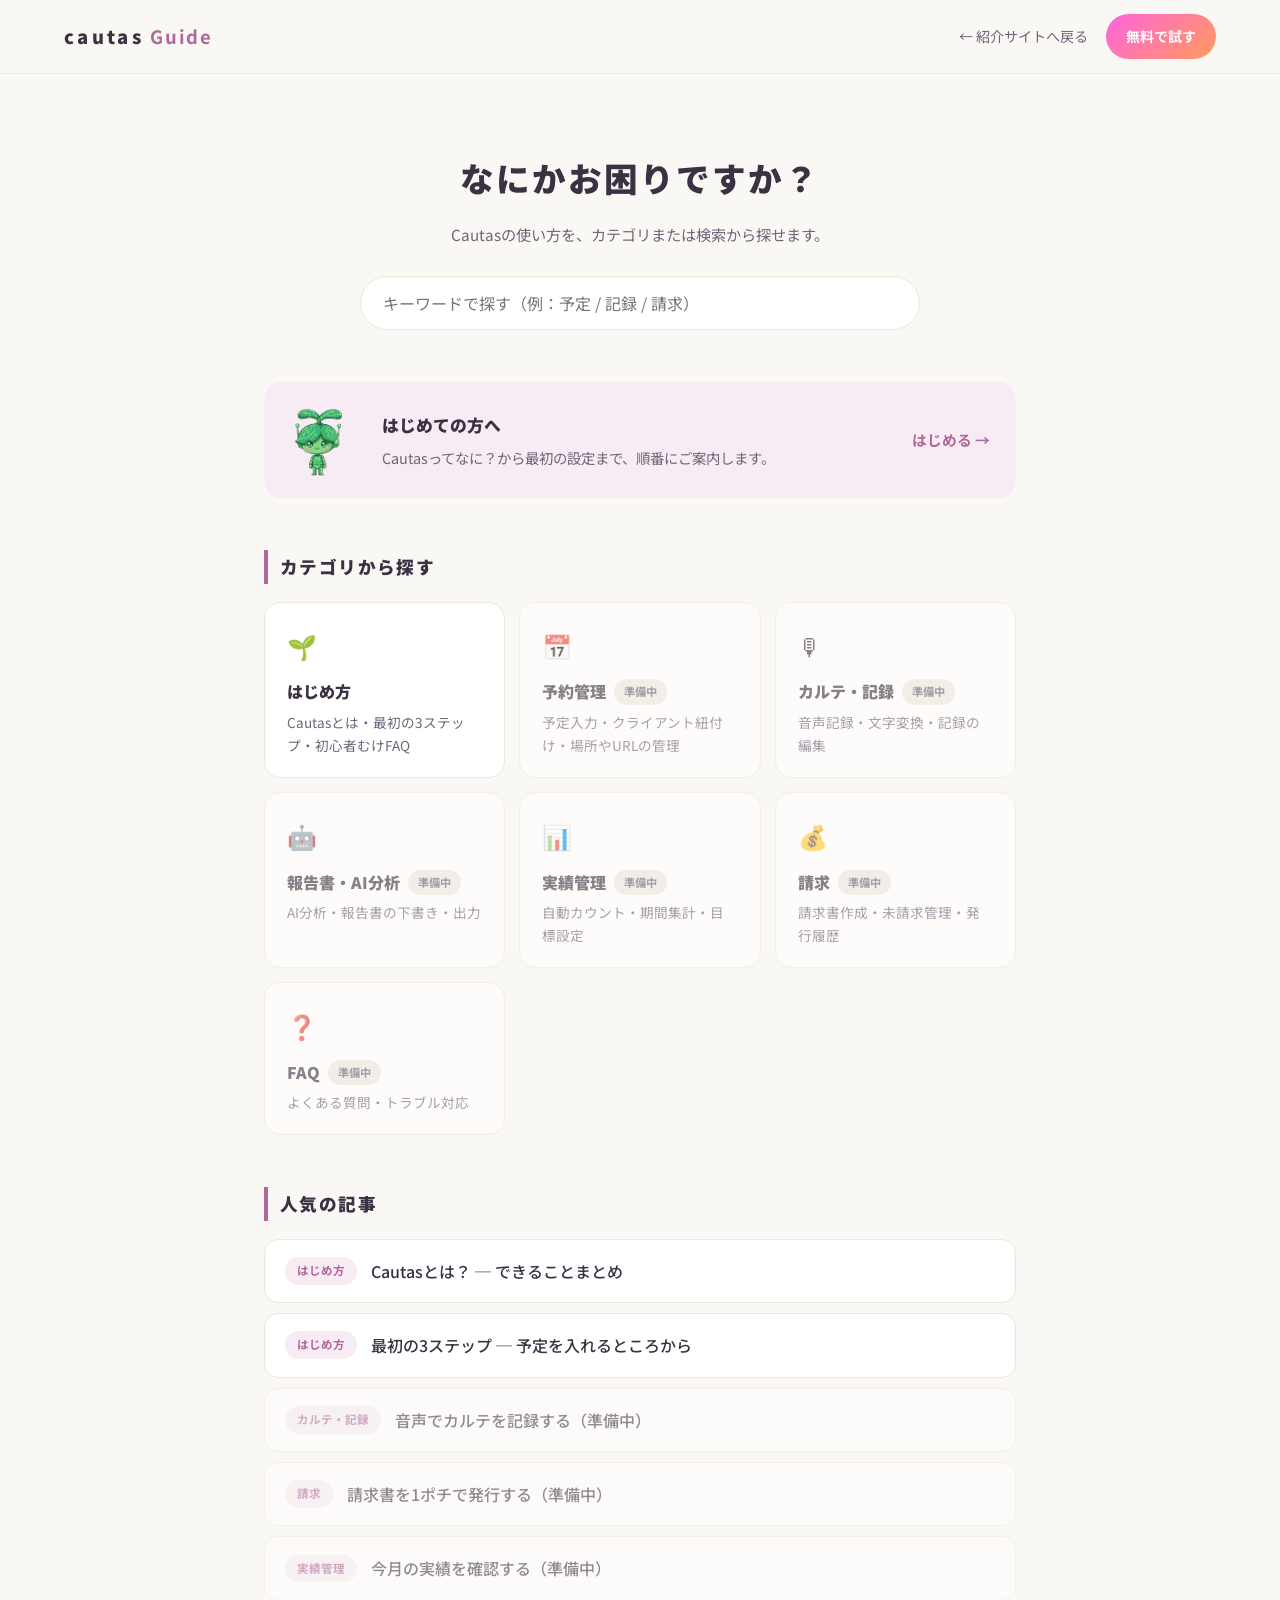
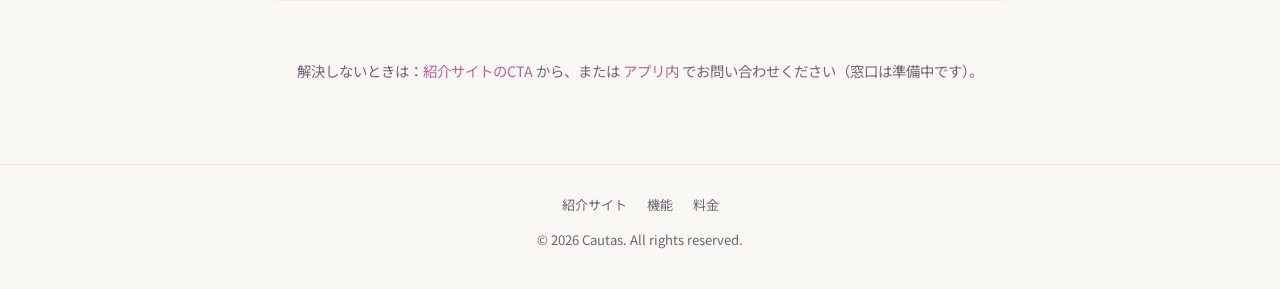
==== guide/index.html @ f36a38f2 "Guide（説明書）サイトの土台＋料金セクションを追加 - guide/: TOP（検索・カテゴリカード・はじめての方へ・人気記事）＋   はじめ方の記事2本（Cautasとは／最初の3ステップ、要件" ====
<!DOCTYPE html>
<html lang="ja">
<head>
  <meta charset="UTF-8">
  <meta name="viewport" content="width=device-width, initial-scale=1.0">
  <title>Cautas Guide ─ 説明書・ヘルプセンター</title>
  <meta name="description" content="カウンセラー向け業務管理アプリ Cautas の使い方ガイド。はじめ方・予約管理・カルテ記録・AI分析・実績・請求の説明書です。">
  <link rel="icon" href="data:image/svg+xml,<svg xmlns='http://www.w3.org/2000/svg' viewBox='0 0 100 100'><text y='.9em' font-size='90'>📖</text></svg>">
  <link rel="stylesheet" href="guide.css">
  <style>
    @import url('https://fonts.googleapis.com/css2?family=Noto+Sans+JP:wght@400;500;700;900&display=swap');
  </style>
</head>
<body>

  <header class="g-header">
    <a class="g-logo" href="../">cautas<span>Guide</span></a>
    <div class="g-header-right">
      <a class="g-back" href="../">← 紹介サイトへ戻る</a>
      <a class="g-cta" href="https://cautas.pages.dev/" target="_blank" rel="noopener">無料で試す</a>
    </div>
  </header>

  <main class="g-main">

    <div class="g-hero">
      <h1>なにかお困りですか？</h1>
      <p>Cautasの使い方を、カテゴリまたは検索から探せます。</p>
      <input class="g-search" id="guide-search" type="search"
             placeholder="キーワードで探す（例：予定 / 記録 / 請求）" aria-label="記事を検索">
    </div>

    <!-- はじめての方へ -->
    <div class="g-start">
      <img src="../public/images/characters/green-front.webp" alt="緑ロボ">
      <div>
        <h2>はじめての方へ</h2>
        <p>Cautasってなに？から最初の設定まで、順番にご案内します。</p>
      </div>
      <a class="g-start-link" href="what-is-cautas.html">はじめる →</a>
    </div>

    <!-- カテゴリ -->
    <h2 class="g-sec-title" id="categories">カテゴリから探す</h2>
    <div class="g-cats">
      <a class="g-cat" href="what-is-cautas.html">
        <div class="g-cat-emoji">🌱</div>
        <h3>はじめ方</h3>
        <p>Cautasとは・最初の3ステップ・初心者むけFAQ</p>
      </a>
      <a class="g-cat is-soon" href="#">
        <div class="g-cat-emoji">📅</div>
        <h3>予約管理<span class="g-soon-badge">準備中</span></h3>
        <p>予定入力・クライアント紐付け・場所やURLの管理</p>
      </a>
      <a class="g-cat is-soon" href="#">
        <div class="g-cat-emoji">🎙</div>
        <h3>カルテ・記録<span class="g-soon-badge">準備中</span></h3>
        <p>音声記録・文字変換・記録の編集</p>
      </a>
      <a class="g-cat is-soon" href="#">
        <div class="g-cat-emoji">🤖</div>
        <h3>報告書・AI分析<span class="g-soon-badge">準備中</span></h3>
        <p>AI分析・報告書の下書き・出力</p>
      </a>
      <a class="g-cat is-soon" href="#">
        <div class="g-cat-emoji">📊</div>
        <h3>実績管理<span class="g-soon-badge">準備中</span></h3>
        <p>自動カウント・期間集計・目標設定</p>
      </a>
      <a class="g-cat is-soon" href="#">
        <div class="g-cat-emoji">💰</div>
        <h3>請求<span class="g-soon-badge">準備中</span></h3>
        <p>請求書作成・未請求管理・発行履歴</p>
      </a>
      <a class="g-cat is-soon" href="#">
        <div class="g-cat-emoji">❓</div>
        <h3>FAQ<span class="g-soon-badge">準備中</span></h3>
        <p>よくある質問・トラブル対応</p>
      </a>
    </div>

    <!-- 人気記事 -->
    <h2 class="g-sec-title">人気の記事</h2>
    <div class="g-articles" id="article-list">
      <a class="g-article-link" href="what-is-cautas.html"
         data-keys="cautasとは かうたす はじめて 初めて 初心者 なに 何 できること 機能 概要">
        <span class="g-art-cat">はじめ方</span>Cautasとは？ ─ できることまとめ
      </a>
      <a class="g-article-link" href="first-3-steps.html"
         data-keys="はじめ方 最初 3ステップ 予定 登録 アカウント 始める スタート 設定 無料">
        <span class="g-art-cat">はじめ方</span>最初の3ステップ ─ 予定を入れるところから
      </a>
      <a class="g-article-link is-soon" href="#"
         data-keys="音声 記録 カルテ セッション 録音 文字">
        <span class="g-art-cat">カルテ・記録</span>音声でカルテを記録する（準備中）
      </a>
      <a class="g-article-link is-soon" href="#"
         data-keys="請求 請求書 未請求 発行 漏れ">
        <span class="g-art-cat">請求</span>請求書を1ポチで発行する（準備中）
      </a>
      <a class="g-article-link is-soon" href="#"
         data-keys="実績 集計 カウント 件数 月">
        <span class="g-art-cat">実績管理</span>今月の実績を確認する（準備中）
      </a>
    </div>

    <!-- 検索ヒットなし（空状態のみキャラが登場） -->
    <div class="g-empty" id="search-empty">
      <img src="../public/images/characters/rabbit-front.webp" alt="白うさぎ">
      <p>その言葉では見つかりませんでした。<br>別のキーワードで試してみてください。</p>
    </div>

    <p class="g-support">
      解決しないときは：<a href="../#scene-cta">紹介サイトのCTA</a> から、または
      <a href="https://cautas.pages.dev/" target="_blank" rel="noopener">アプリ内</a> でお問い合わせください（窓口は準備中です）。
    </p>

  </main>

  <footer class="g-footer">
    <a href="../">紹介サイト</a><a href="../#scene-features">機能</a><a href="../#pricing">料金</a>
    <p style="margin-top:10px">© 2026 Cautas. All rights reserved.</p>
  </footer>

  <script>
    // 検索：タイトル＋data-keysに対する単純な部分一致フィルタ（要件9-1）
    const searchEl = document.getElementById('guide-search');
    const items    = Array.from(document.querySelectorAll('#article-list .g-article-link'));
    const emptyEl  = document.getElementById('search-empty');
    searchEl.addEventListener('input', () => {
      const q = searchEl.value.trim().toLowerCase();
      let hit = 0;
      items.forEach(a => {
        const text = (a.textContent + ' ' + (a.dataset.keys || '')).toLowerCase();
        const show = !q || text.includes(q);
        a.style.display = show ? '' : 'none';
        if (show) hit++;
      });
      emptyEl.style.display = (q && hit === 0) ? 'block' : 'none';
    });
  </script>

</body>
</html>
---- guide/guide.css ----
/* ===================================
   Cautas Guide - 共通スタイル
   方針（要件9-4）：シンプル・情報重視・白/薄ベージュ・余白多め・動きなし
   =================================== */

* { margin: 0; padding: 0; box-sizing: border-box; }

:root {
  --bg:        #faf8f4;
  --card:      #ffffff;
  --ink:       #3a3142;
  --ink-soft:  #6f6478;
  --accent:    #b0679a;
  --accent-bg: #f7ecf3;
  --line:      #eee7de;
  --ok:        #58CC02;
}

body {
  font-family: 'Noto Sans JP', 'Hiragino Kaku Gothic ProN', 'Hiragino Sans', sans-serif;
  background: var(--bg);
  color: var(--ink);
  line-height: 1.9;
}

a { color: var(--accent); text-decoration: none; }
a:hover { text-decoration: underline; }

/* ===================== ヘッダー ===================== */
.g-header {
  position: sticky;
  top: 0;
  z-index: 100;
  display: flex;
  align-items: center;
  justify-content: space-between;
  gap: 16px;
  padding: 14px 5vw;
  background: rgba(250, 248, 244, 0.92);
  backdrop-filter: blur(8px);
  border-bottom: 1px solid var(--line);
}

.g-logo {
  font-weight: 900;
  font-size: 1.15rem;
  letter-spacing: 0.18em;
  color: var(--ink);
}
.g-logo:hover { text-decoration: none; }
.g-logo span { color: var(--accent); font-weight: 700; margin-left: 6px; letter-spacing: 0.1em; }

.g-header-right { display: flex; align-items: center; gap: 18px; }
.g-back { font-size: 0.88rem; color: var(--ink-soft); }
.g-cta {
  background: linear-gradient(135deg, #ff64dc, #ff9a5c);
  color: #fff;
  font-weight: 700;
  font-size: 0.88rem;
  padding: 9px 20px;
  border-radius: 999px;
}
.g-cta:hover { text-decoration: none; filter: brightness(1.06); }

/* ===================== レイアウト ===================== */
.g-main {
  max-width: 880px;
  margin: 0 auto;
  padding: 48px 5vw 80px;
}

.g-hero { text-align: center; padding: 24px 0 8px; }
.g-hero h1 { font-size: clamp(1.5rem, 4vw, 2.1rem); font-weight: 900; letter-spacing: 0.06em; }
.g-hero p  { color: var(--ink-soft); margin-top: 10px; font-size: 0.95rem; }

/* 検索 */
.g-search {
  display: block;
  width: min(560px, 100%);
  margin: 28px auto 0;
  padding: 14px 22px;
  font-size: 1rem;
  font-family: inherit;
  color: var(--ink);
  background: var(--card);
  border: 1.5px solid var(--line);
  border-radius: 999px;
  outline: none;
}
.g-search:focus { border-color: var(--accent); box-shadow: 0 0 0 4px var(--accent-bg); }

/* はじめての方へ */
.g-start {
  display: flex;
  align-items: center;
  gap: 20px;
  margin: 44px 0 0;
  padding: 22px 26px;
  background: var(--accent-bg);
  border-radius: 18px;
}
.g-start img { width: 72px; flex-shrink: 0; }
.g-start h2 { font-size: 1.05rem; font-weight: 900; }
.g-start p  { font-size: 0.9rem; color: var(--ink-soft); margin-top: 2px; }
.g-start .g-start-link { margin-left: auto; flex-shrink: 0; font-weight: 700; font-size: 0.92rem; }

/* セクション見出し */
.g-sec-title {
  font-size: 1.1rem;
  font-weight: 900;
  letter-spacing: 0.08em;
  margin: 52px 0 18px;
  padding-left: 12px;
  border-left: 4px solid var(--accent);
}

/* カテゴリカード */
.g-cats {
  display: grid;
  grid-template-columns: repeat(auto-fill, minmax(240px, 1fr));
  gap: 14px;
}

.g-cat {
  display: block;
  background: var(--card);
  border: 1px solid var(--line);
  border-radius: 16px;
  padding: 20px 22px;
  color: var(--ink);
  transition: box-shadow 0.15s ease, transform 0.15s ease;
}
.g-cat:hover { text-decoration: none; box-shadow: 0 8px 24px rgba(58, 49, 66, 0.08); transform: translateY(-2px); }
.g-cat .g-cat-emoji { font-size: 1.5rem; }
.g-cat h3 { font-size: 1rem; font-weight: 900; margin-top: 8px; }
.g-cat p  { font-size: 0.85rem; color: var(--ink-soft); margin-top: 4px; line-height: 1.7; }
.g-cat.is-soon { opacity: 0.6; pointer-events: none; }
.g-soon-badge {
  display: inline-block;
  font-size: 0.7rem;
  font-weight: 700;
  color: var(--ink-soft);
  background: var(--line);
  border-radius: 999px;
  padding: 2px 10px;
  margin-left: 8px;
  vertical-align: 2px;
}

/* 記事リスト */
.g-articles { display: flex; flex-direction: column; gap: 10px; }
.g-article-link {
  display: flex;
  align-items: center;
  gap: 14px;
  background: var(--card);
  border: 1px solid var(--line);
  border-radius: 14px;
  padding: 16px 20px;
  color: var(--ink);
  font-weight: 500;
}
.g-article-link:hover { text-decoration: none; box-shadow: 0 6px 18px rgba(58, 49, 66, 0.07); }
.g-article-link .g-art-cat {
  flex-shrink: 0;
  font-size: 0.72rem;
  font-weight: 700;
  color: var(--accent);
  background: var(--accent-bg);
  border-radius: 999px;
  padding: 3px 12px;
}
.g-article-link.is-soon { opacity: 0.55; pointer-events: none; }

/* 検索：ヒットなし（空状態のみキャラ登場：要件9-4） */
.g-empty { display: none; text-align: center; padding: 40px 0 10px; color: var(--ink-soft); }
.g-empty img { width: 110px; opacity: 0.9; }
.g-empty p { margin-top: 12px; font-size: 0.95rem; }

/* サポート */
.g-support {
  margin-top: 56px;
  text-align: center;
  font-size: 0.9rem;
  color: var(--ink-soft);
}

/* ===================== 記事ページ ===================== */
.g-breadcrumb { font-size: 0.82rem; color: var(--ink-soft); margin-bottom: 18px; }
.g-breadcrumb a { color: var(--ink-soft); }

.g-article h1 {
  font-size: clamp(1.4rem, 3.6vw, 1.9rem);
  font-weight: 900;
  letter-spacing: 0.04em;
  line-height: 1.5;
  margin-bottom: 6px;
}
.g-article .g-art-meta { font-size: 0.82rem; color: var(--ink-soft); margin-bottom: 34px; }

.g-article h2 {
  font-size: 1.15rem;
  font-weight: 900;
  margin: 44px 0 14px;
  padding-left: 12px;
  border-left: 4px solid var(--accent);
}

.g-article p { margin: 12px 0; }
.g-article ul, .g-article ol { margin: 12px 0 12px 1.4em; }
.g-article li { margin: 6px 0; }
.g-article b { color: var(--accent); }

/* 手順ステップ */
.g-steps { counter-reset: step; list-style: none; margin: 16px 0 !important; }
.g-steps li {
  counter-increment: step;
  position: relative;
  background: var(--card);
  border: 1px solid var(--line);
  border-radius: 14px;
  padding: 16px 20px 16px 62px;
  margin: 10px 0;
}
.g-steps li::before {
  content: counter(step);
  position: absolute;
  left: 18px;
  top: 16px;
  width: 30px;
  height: 30px;
  display: flex;
  align-items: center;
  justify-content: center;
  background: var(--accent);
  color: #fff;
  font-weight: 900;
  border-radius: 50%;
  font-size: 0.9rem;
}
.g-steps li b { color: var(--accent); }
.g-steps li b:first-child { display: block; color: var(--ink); margin-bottom: 2px; }

/* 注意・コツ */
.g-note, .g-tip {
  border-radius: 14px;
  padding: 14px 18px;
  margin: 14px 0;
  font-size: 0.93rem;
}
.g-note { background: #fdf1ec; border: 1px solid #f5ded2; }
.g-tip  { background: #eef7e6; border: 1px solid #dcedcc; }
.g-note::before { content: '⚠ '; }
.g-tip::before  { content: '💡 '; }

/* 関連リンク */
.g-related { margin-top: 40px; padding-top: 20px; border-top: 1px solid var(--line); }
.g-related h2 { border: none; padding: 0; font-size: 1rem; }

/* ===================== フッター ===================== */
.g-footer {
  border-top: 1px solid var(--line);
  padding: 28px 5vw 36px;
  text-align: center;
  font-size: 0.82rem;
  color: var(--ink-soft);
}
.g-footer a { margin: 0 10px; color: var(--ink-soft); }

/* ===================== モバイル ===================== */
@media (max-width: 620px) {
  .g-back { display: none; }
  .g-start { flex-wrap: wrap; }
  .g-start .g-start-link { margin-left: 92px; }
}
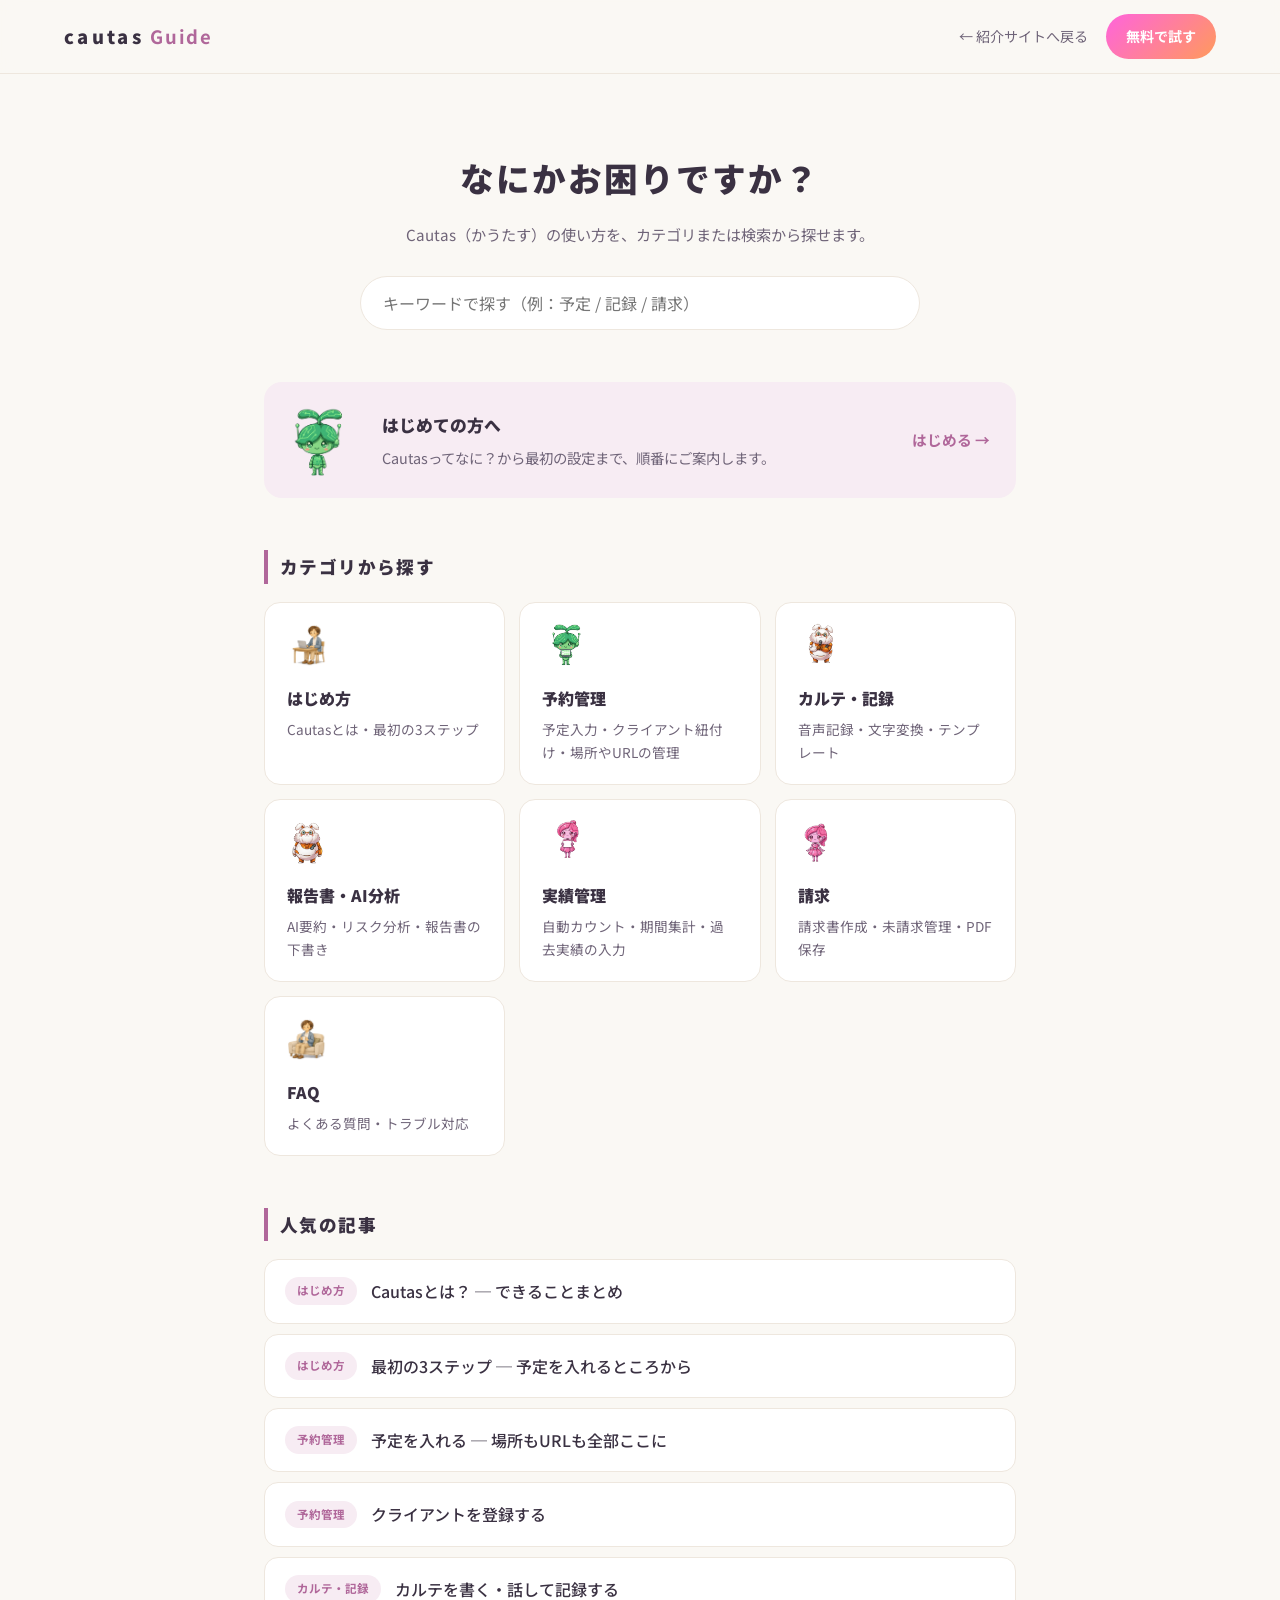
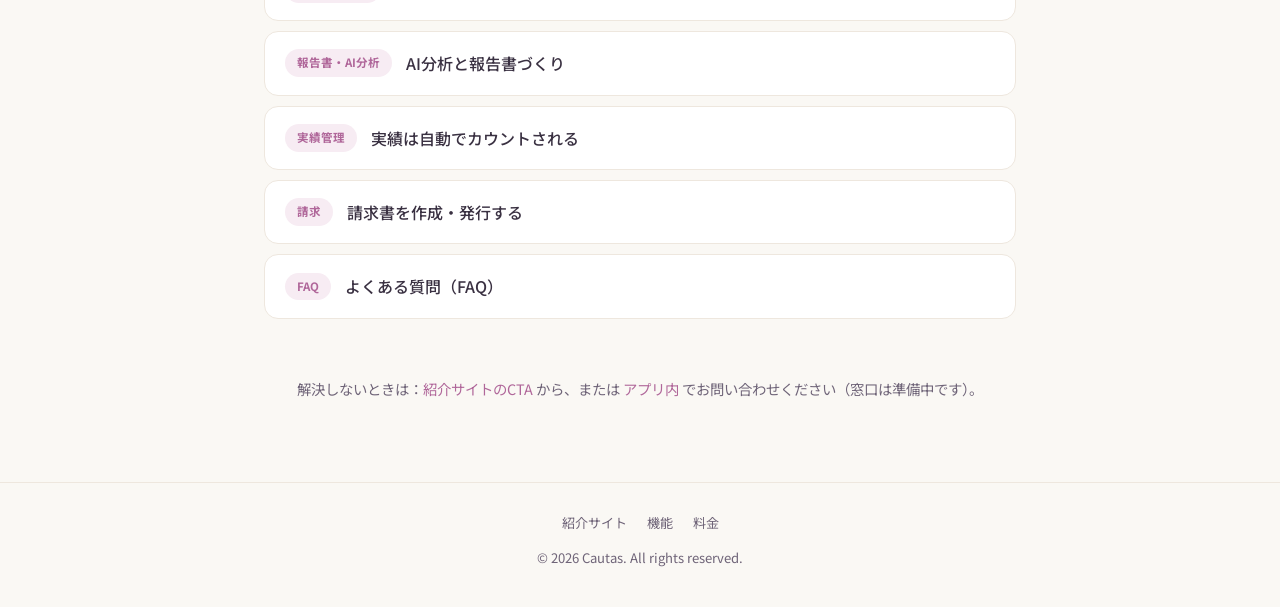
==== commit f83f448f: "Guideを全カテゴリ実装：アプリ実仕様準拠＋キャラ案内＋スクショ枠方式 - アプリ側Claude Codeのコード精査資料を docs/app-reference.md として保存 - 記事を7カテ" ====
--- a/guide/index.html
+++ b/guide/index.html
@@ -4,7 +4,7 @@
   <meta charset="UTF-8">
   <meta name="viewport" content="width=device-width, initial-scale=1.0">
   <title>Cautas Guide ─ 説明書・ヘルプセンター</title>
-  <meta name="description" content="カウンセラー向け業務管理アプリ Cautas の使い方ガイド。はじめ方・予約管理・カルテ記録・AI分析・実績・請求の説明書です。">
+  <meta name="description" content="カウンセラー向け業務管理アプリ Cautas（かうたす）の使い方ガイド。はじめ方・予約管理・カルテ記録・AI分析・実績・請求の説明書です。">
   <link rel="icon" href="data:image/svg+xml,<svg xmlns='http://www.w3.org/2000/svg' viewBox='0 0 100 100'><text y='.9em' font-size='90'>📖</text></svg>">
   <link rel="stylesheet" href="guide.css">
   <style>
@@ -25,7 +25,7 @@
 
     <div class="g-hero">
       <h1>なにかお困りですか？</h1>
-      <p>Cautasの使い方を、カテゴリまたは検索から探せます。</p>
+      <p>Cautas（かうたす）の使い方を、カテゴリまたは検索から探せます。</p>
       <input class="g-search" id="guide-search" type="search"
              placeholder="キーワードで探す（例：予定 / 記録 / 請求）" aria-label="記事を検索">
     </div>
@@ -44,38 +44,38 @@
     <h2 class="g-sec-title" id="categories">カテゴリから探す</h2>
     <div class="g-cats">
       <a class="g-cat" href="what-is-cautas.html">
-        <div class="g-cat-emoji">🌱</div>
+        <img class="g-cat-chara" src="../public/images/characters/human-morning.webp" alt="">
         <h3>はじめ方</h3>
-        <p>Cautasとは・最初の3ステップ・初心者むけFAQ</p>
+        <p>Cautasとは・最初の3ステップ</p>
       </a>
-      <a class="g-cat is-soon" href="#">
-        <div class="g-cat-emoji">📅</div>
-        <h3>予約管理<span class="g-soon-badge">準備中</span></h3>
+      <a class="g-cat" href="calendar.html">
+        <img class="g-cat-chara" src="../public/images/characters/green-work.webp" alt="">
+        <h3>予約管理</h3>
         <p>予定入力・クライアント紐付け・場所やURLの管理</p>
       </a>
-      <a class="g-cat is-soon" href="#">
-        <div class="g-cat-emoji">🎙</div>
-        <h3>カルテ・記録<span class="g-soon-badge">準備中</span></h3>
-        <p>音声記録・文字変換・記録の編集</p>
+      <a class="g-cat" href="karte.html">
+        <img class="g-cat-chara" src="../public/images/characters/rabbit-work.webp" alt="">
+        <h3>カルテ・記録</h3>
+        <p>音声記録・文字変換・テンプレート</p>
       </a>
-      <a class="g-cat is-soon" href="#">
-        <div class="g-cat-emoji">🤖</div>
-        <h3>報告書・AI分析<span class="g-soon-badge">準備中</span></h3>
-        <p>AI分析・報告書の下書き・出力</p>
+      <a class="g-cat" href="ai-report.html">
+        <img class="g-cat-chara" src="../public/images/characters/rabbit-front.webp" alt="">
+        <h3>報告書・AI分析</h3>
+        <p>AI要約・リスク分析・報告書の下書き</p>
       </a>
-      <a class="g-cat is-soon" href="#">
-        <div class="g-cat-emoji">📊</div>
-        <h3>実績管理<span class="g-soon-badge">準備中</span></h3>
-        <p>自動カウント・期間集計・目標設定</p>
+      <a class="g-cat" href="performance.html">
+        <img class="g-cat-chara" src="../public/images/characters/pink-work.webp" alt="">
+        <h3>実績管理</h3>
+        <p>自動カウント・期間集計・過去実績の入力</p>
       </a>
-      <a class="g-cat is-soon" href="#">
-        <div class="g-cat-emoji">💰</div>
-        <h3>請求<span class="g-soon-badge">準備中</span></h3>
-        <p>請求書作成・未請求管理・発行履歴</p>
+      <a class="g-cat" href="invoice.html">
+        <img class="g-cat-chara" src="../public/images/characters/pink-front.webp" alt="">
+        <h3>請求</h3>
+        <p>請求書作成・未請求管理・PDF保存</p>
       </a>
-      <a class="g-cat is-soon" href="#">
-        <div class="g-cat-emoji">❓</div>
-        <h3>FAQ<span class="g-soon-badge">準備中</span></h3>
+      <a class="g-cat" href="faq.html">
+        <img class="g-cat-chara" src="../public/images/characters/human-relax.webp" alt="">
+        <h3>FAQ</h3>
         <p>よくある質問・トラブル対応</p>
       </a>
     </div>
@@ -84,24 +84,40 @@
     <h2 class="g-sec-title">人気の記事</h2>
     <div class="g-articles" id="article-list">
       <a class="g-article-link" href="what-is-cautas.html"
-         data-keys="cautasとは かうたす はじめて 初めて 初心者 なに 何 できること 機能 概要">
+         data-keys="cautasとは かうたす はじめて 初めて 初心者 なに 何 できること 機能 概要 ロボ キャラクター">
         <span class="g-art-cat">はじめ方</span>Cautasとは？ ─ できることまとめ
       </a>
       <a class="g-article-link" href="first-3-steps.html"
-         data-keys="はじめ方 最初 3ステップ 予定 登録 アカウント 始める スタート 設定 無料">
+         data-keys="はじめ方 最初 3ステップ 登録 アカウント 始める スタート 設定 無料 確認メール google ログイン">
         <span class="g-art-cat">はじめ方</span>最初の3ステップ ─ 予定を入れるところから
       </a>
-      <a class="g-article-link is-soon" href="#"
-         data-keys="音声 記録 カルテ セッション 録音 文字">
-        <span class="g-art-cat">カルテ・記録</span>音声でカルテを記録する（準備中）
+      <a class="g-article-link" href="calendar.html"
+         data-keys="予定 カレンダー セッション 予約 繰り返し 場所 url 電話 カテゴリ 編集 削除 複製 終日 料金">
+        <span class="g-art-cat">予約管理</span>予定を入れる ─ 場所もURLも全部ここに
       </a>
-      <a class="g-article-link is-soon" href="#"
-         data-keys="請求 請求書 未請求 発行 漏れ">
-        <span class="g-art-cat">請求</span>請求書を1ポチで発行する（準備中）
+      <a class="g-article-link" href="clients.html"
+         data-keys="クライアント 相談者 登録 企業 法人 b2b 名刺 住所 カナ リスク分析 削除">
+        <span class="g-art-cat">予約管理</span>クライアントを登録する
       </a>
-      <a class="g-article-link is-soon" href="#"
-         data-keys="実績 集計 カウント 件数 月">
-        <span class="g-art-cat">実績管理</span>今月の実績を確認する（準備中）
+      <a class="g-article-link" href="karte.html"
+         data-keys="カルテ 記録 音声 マイク 録音 文字起こし テンプレート ai要約 セッション内容 非公開メモ">
+        <span class="g-art-cat">カルテ・記録</span>カルテを書く・話して記録する
+      </a>
+      <a class="g-article-link" href="ai-report.html"
+         data-keys="ai 分析 要約 報告書 月次 経過 研修 リスク 名刺 目標 アシスタント">
+        <span class="g-art-cat">報告書・AI分析</span>AI分析と報告書づくり
+      </a>
+      <a class="g-article-link" href="performance.html"
+         data-keys="実績 集計 カウント 件数 売上 月 年度 過去実績 完了 ダッシュボード">
+        <span class="g-art-cat">実績管理</span>実績は自動でカウントされる
+      </a>
+      <a class="g-article-link" href="invoice.html"
+         data-keys="請求 請求書 未請求 発行 漏れ pdf 印刷 支払 入金 振込 消費税 発行者 屋号">
+        <span class="g-art-cat">請求</span>請求書を作成・発行する
+      </a>
+      <a class="g-article-link" href="faq.html"
+         data-keys="faq 質問 トラブル ログインできない 安全 セキュリティ 複数端末 スマホ オフライン 削除 復元 料金 無料">
+        <span class="g-art-cat">FAQ</span>よくある質問（FAQ）
       </a>
     </div>
 
--- a/guide/guide.css
+++ b/guide/guide.css
@@ -253,6 +253,93 @@
 .g-note::before { content: '⚠ '; }
 .g-tip::before  { content: '💡 '; }
 
+/* ===== UIスクリーンショット枠 =====
+   画像が来るまではプレースホルダー表示。
+   届いたら <img> を入れて class に has-img を足すだけで差し替わる */
+.g-shot {
+  margin: 18px 0 22px;
+  border: 2px dashed #e3d7cb;
+  border-radius: 16px;
+  background: #fdfbf8;
+  padding: 34px 20px;
+  text-align: center;
+  color: #a99c90;
+  font-size: 0.85rem;
+  line-height: 1.6;
+}
+.g-shot .g-shot-icon { display: block; font-size: 1.7rem; margin-bottom: 8px; }
+.g-shot b { color: #8d7f72; }
+.g-shot.has-img {
+  border: none;
+  background: none;
+  padding: 0;
+}
+.g-shot.has-img img {
+  max-width: 100%;
+  border-radius: 14px;
+  box-shadow: 0 10px 30px rgba(58, 49, 66, 0.14);
+  border: 1px solid var(--line);
+}
+.g-shot.has-img figcaption { margin-top: 8px; font-size: 0.8rem; color: var(--ink-soft); }
+
+/* ===== キャラクターの吹き出し =====
+   コツ・注意はキャラにしゃべらせる */
+.g-chara {
+  display: flex;
+  align-items: flex-start;
+  gap: 14px;
+  margin: 22px 0;
+}
+.g-chara img {
+  width: 72px;
+  flex-shrink: 0;
+  filter: drop-shadow(0 4px 10px rgba(58, 49, 66, 0.15));
+}
+.g-bubble {
+  position: relative;
+  flex: 1;
+  background: var(--accent-bg);
+  border-radius: 16px;
+  padding: 13px 18px;
+  font-size: 0.93rem;
+  line-height: 1.85;
+}
+.g-bubble::before {
+  content: '';
+  position: absolute;
+  left: -9px;
+  top: 24px;
+  border: 9px solid transparent;
+  border-right-color: var(--accent-bg);
+  border-left: 0;
+}
+.g-bubble .g-who {
+  display: block;
+  font-size: 0.72rem;
+  font-weight: 700;
+  color: var(--accent);
+  letter-spacing: 0.1em;
+  margin-bottom: 2px;
+}
+/* コツ（緑系）と注意（オレンジ系） */
+.g-chara.is-tip .g-bubble { background: #eef7e6; }
+.g-chara.is-tip .g-bubble::before { border-right-color: #eef7e6; }
+.g-chara.is-tip .g-bubble .g-who { color: #58a002; }
+.g-chara.is-note .g-bubble { background: #fdf1ec; }
+.g-chara.is-note .g-bubble::before { border-right-color: #fdf1ec; }
+.g-chara.is-note .g-bubble .g-who { color: #d97c4f; }
+
+/* 記事タイトル横のキャラ */
+.g-art-head {
+  display: flex;
+  align-items: center;
+  gap: 18px;
+}
+.g-art-head img { width: 88px; flex-shrink: 0; }
+
+/* カテゴリカードのキャラ画像 */
+.g-cat img.g-cat-chara { width: 44px; height: 44px; object-fit: contain; }
+
 /* 関連リンク */
 .g-related { margin-top: 40px; padding-top: 20px; border-top: 1px solid var(--line); }
 .g-related h2 { border: none; padding: 0; font-size: 1rem; }
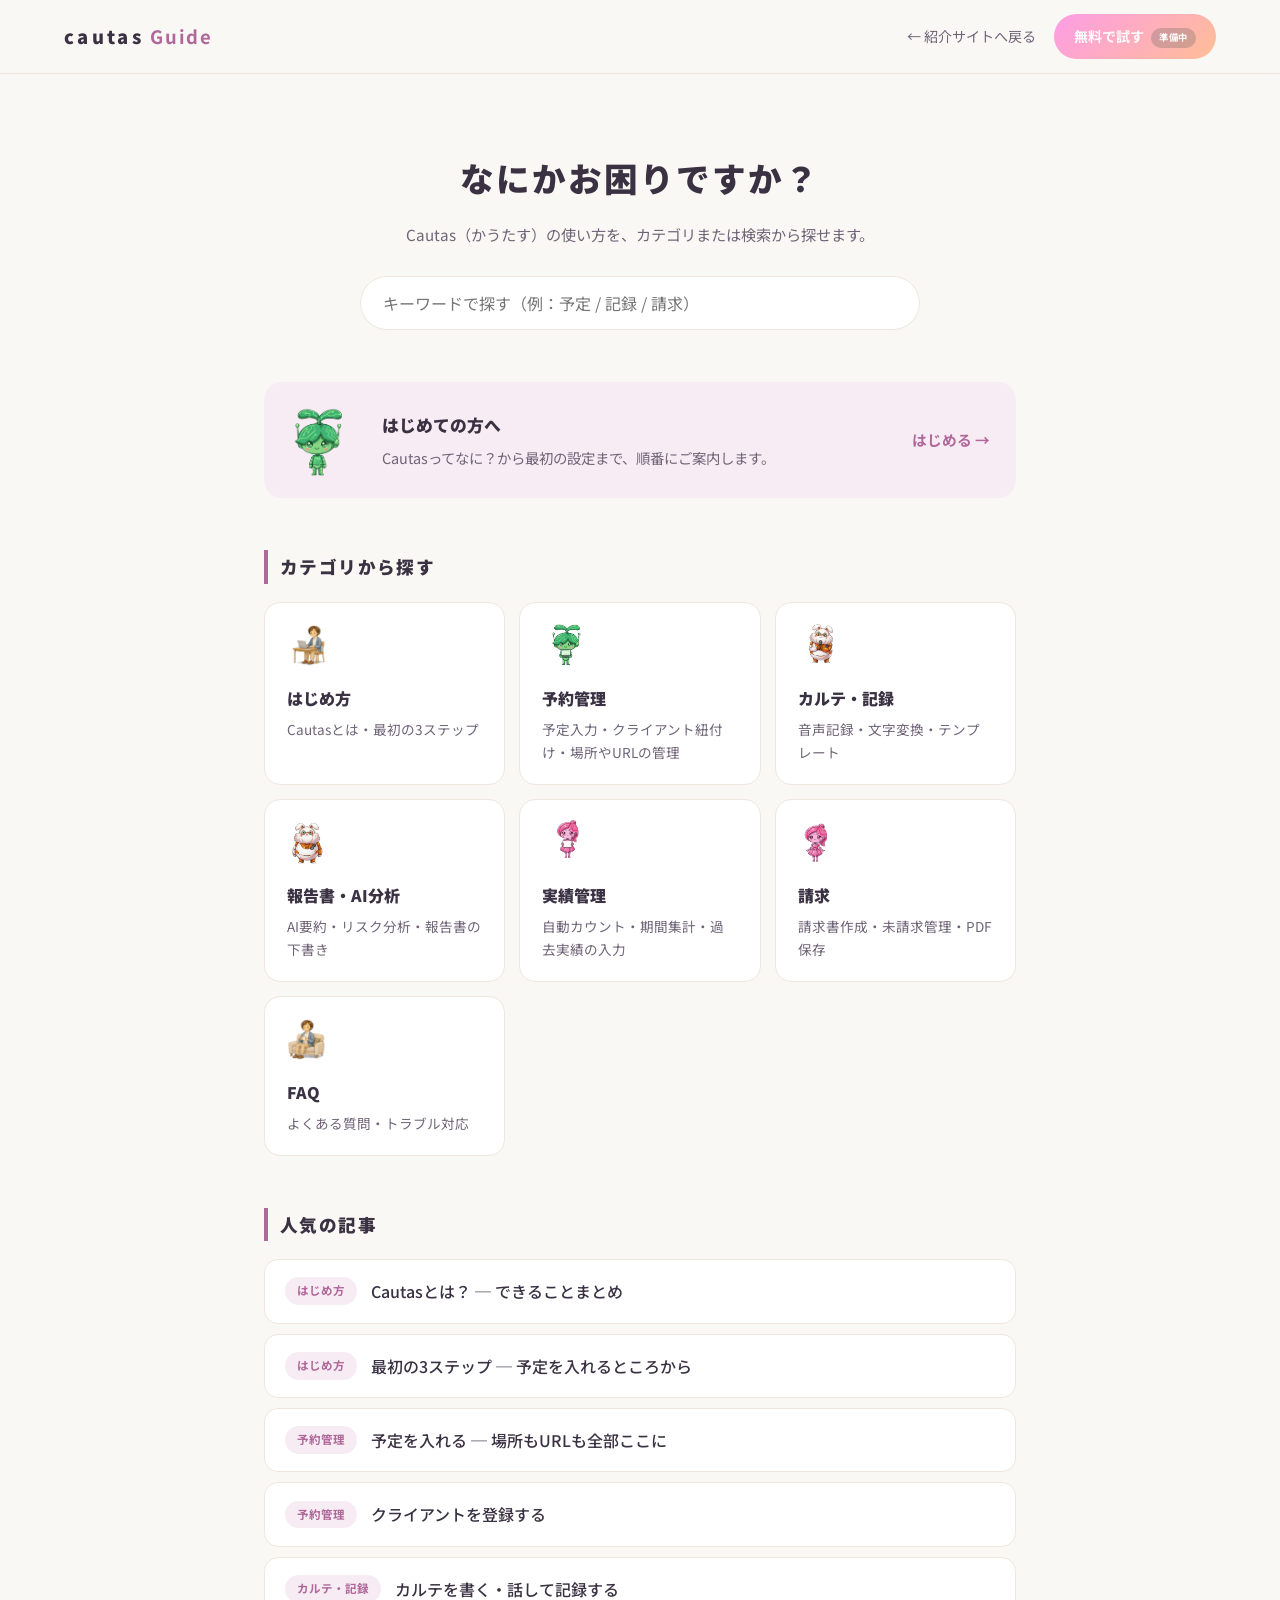
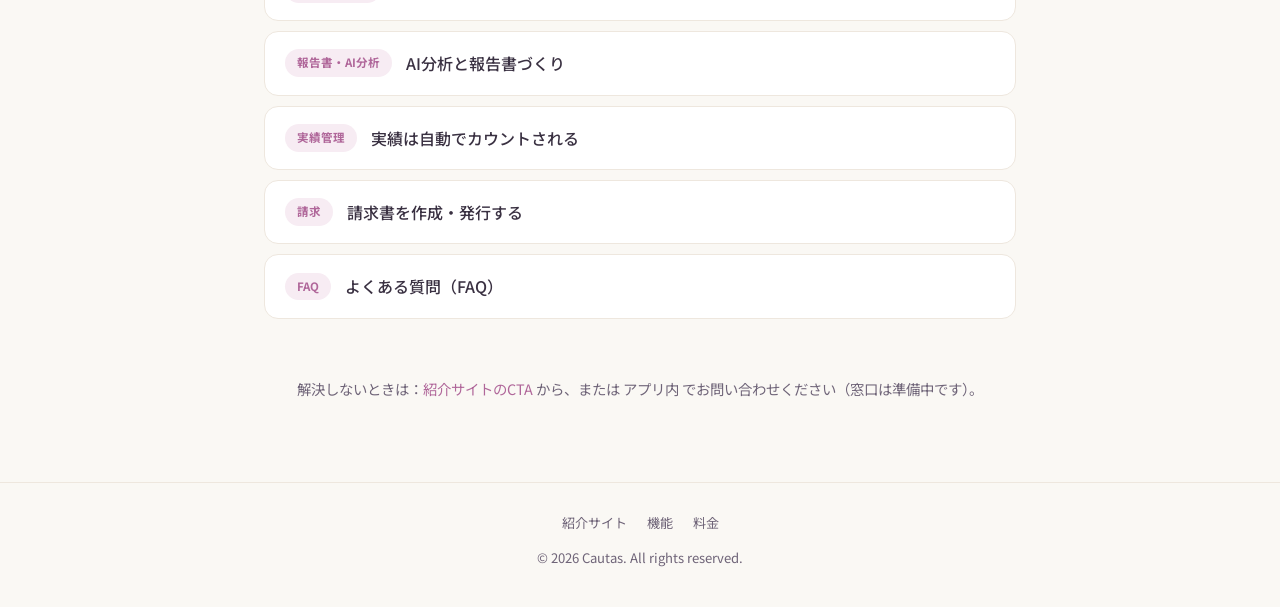
==== commit b90a22b1: "アプリ未公開のため、アプリへ繋がる導線を全て「準備中」で無効化 - LP：ヘッダー「無料で試す」／料金「まず無料で試す」／CTA「まず無料で試す」 - Guide：全11ページのヘッダー「無料で試す」" ====
--- a/guide/index.html
+++ b/guide/index.html
@@ -17,7 +17,7 @@
     <a class="g-logo" href="../">cautas<span>Guide</span></a>
     <div class="g-header-right">
       <a class="g-back" href="../">← 紹介サイトへ戻る</a>
-      <a class="g-cta" href="https://cautas.pages.dev/" target="_blank" rel="noopener">無料で試す</a>
+      <span class="g-cta is-soon" aria-disabled="true">無料で試す<span class="soon-tag">準備中</span></span>
     </div>
   </header>
 
@@ -129,7 +129,7 @@
 
     <p class="g-support">
       解決しないときは：<a href="../#scene-cta">紹介サイトのCTA</a> から、または
-      <a href="https://cautas.pages.dev/" target="_blank" rel="noopener">アプリ内</a> でお問い合わせください（窓口は準備中です）。
+      アプリ内 でお問い合わせください（窓口は準備中です）。
     </p>
 
   </main>
--- a/guide/guide.css
+++ b/guide/guide.css
@@ -61,6 +61,22 @@
   border-radius: 999px;
 }
 .g-cta:hover { text-decoration: none; filter: brightness(1.06); }
+
+/* アプリ未公開のあいだ、CTAを「準備中」で押せなくする */
+.g-cta.is-soon { pointer-events: none; cursor: default; opacity: 0.62; }
+.g-cta.is-soon:hover { filter: none; }
+.soon-tag {
+  display: inline-block;
+  font-size: 0.66em;
+  font-weight: 700;
+  letter-spacing: 0.06em;
+  background: rgba(0, 0, 0, 0.28);
+  color: #fff;
+  border-radius: 999px;
+  padding: 1px 8px;
+  margin-left: 7px;
+  vertical-align: middle;
+}
 
 /* ===================== レイアウト ===================== */
 .g-main {
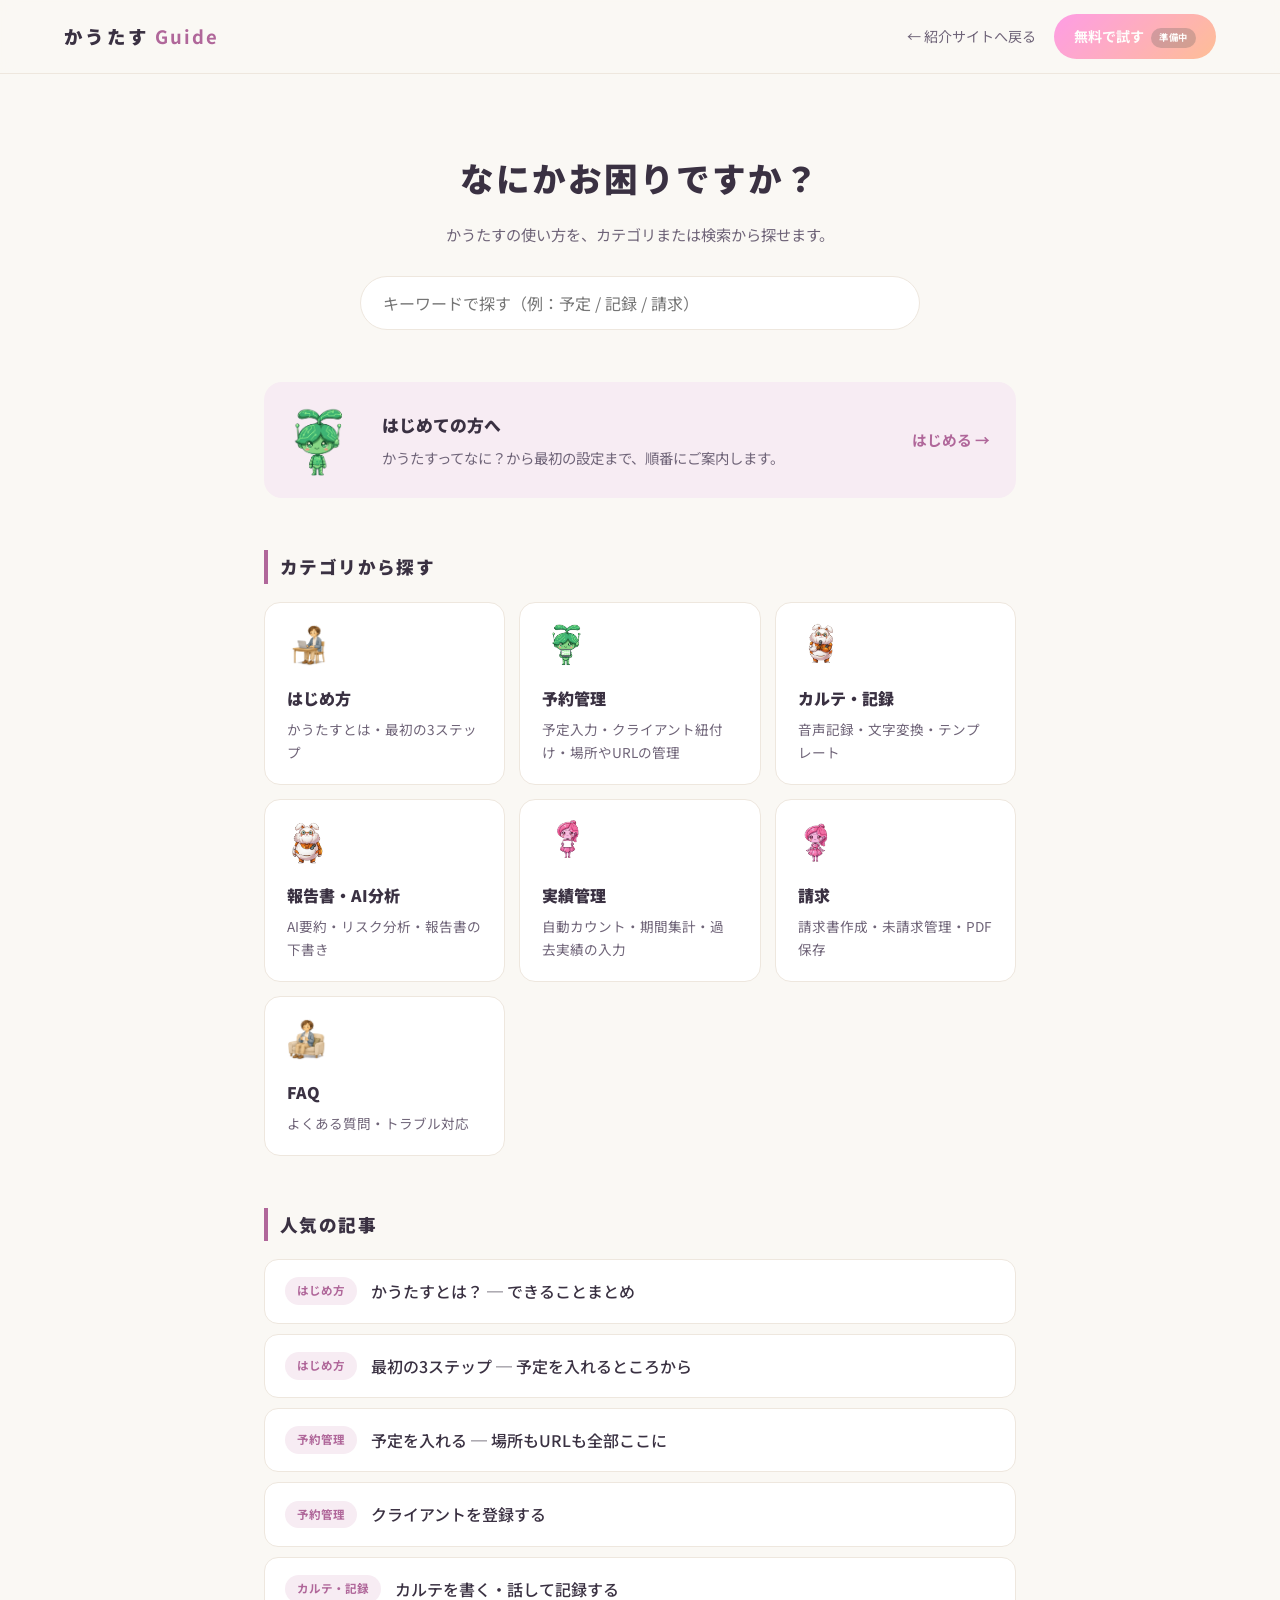
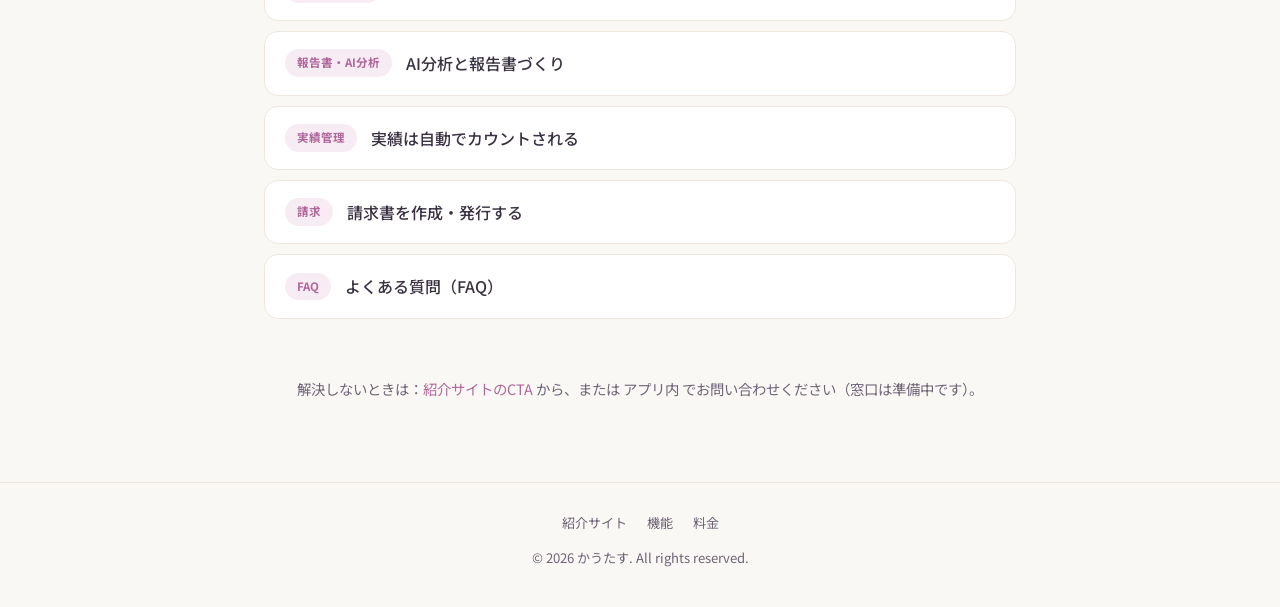
==== commit d6e6ce5d: "ブランド名を「かうたす」に統一＋レスポンシブを丁寧に調整 表記統一： - 表示名の Cautas/cautas をすべて「かうたす」に（ロゴ・ローディング・   タイトル・OGP・本文・フッター・Gu" ====
--- a/guide/index.html
+++ b/guide/index.html
@@ -3,8 +3,8 @@
 <head>
   <meta charset="UTF-8">
   <meta name="viewport" content="width=device-width, initial-scale=1.0">
-  <title>Cautas Guide ─ 説明書・ヘルプセンター</title>
-  <meta name="description" content="カウンセラー向け業務管理アプリ Cautas（かうたす）の使い方ガイド。はじめ方・予約管理・カルテ記録・AI分析・実績・請求の説明書です。">
+  <title>かうたす Guide ─ 説明書・ヘルプセンター</title>
+  <meta name="description" content="カウンセラー向け業務管理アプリ かうたすの使い方ガイド。はじめ方・予約管理・カルテ記録・AI分析・実績・請求の説明書です。">
   <link rel="icon" href="data:image/svg+xml,<svg xmlns='http://www.w3.org/2000/svg' viewBox='0 0 100 100'><text y='.9em' font-size='90'>📖</text></svg>">
   <link rel="stylesheet" href="guide.css">
   <style>
@@ -14,7 +14,7 @@
 <body>
 
   <header class="g-header">
-    <a class="g-logo" href="../">cautas<span>Guide</span></a>
+    <a class="g-logo" href="../">かうたす<span>Guide</span></a>
     <div class="g-header-right">
       <a class="g-back" href="../">← 紹介サイトへ戻る</a>
       <span class="g-cta is-soon" aria-disabled="true">無料で試す<span class="soon-tag">準備中</span></span>
@@ -25,7 +25,7 @@
 
     <div class="g-hero">
       <h1>なにかお困りですか？</h1>
-      <p>Cautas（かうたす）の使い方を、カテゴリまたは検索から探せます。</p>
+      <p>かうたすの使い方を、カテゴリまたは検索から探せます。</p>
       <input class="g-search" id="guide-search" type="search"
              placeholder="キーワードで探す（例：予定 / 記録 / 請求）" aria-label="記事を検索">
     </div>
@@ -35,7 +35,7 @@
       <img src="../public/images/characters/green-front.webp" alt="緑ロボ">
       <div>
         <h2>はじめての方へ</h2>
-        <p>Cautasってなに？から最初の設定まで、順番にご案内します。</p>
+        <p>かうたすってなに？から最初の設定まで、順番にご案内します。</p>
       </div>
       <a class="g-start-link" href="what-is-cautas.html">はじめる →</a>
     </div>
@@ -46,7 +46,7 @@
       <a class="g-cat" href="what-is-cautas.html">
         <img class="g-cat-chara" src="../public/images/characters/human-morning.webp" alt="">
         <h3>はじめ方</h3>
-        <p>Cautasとは・最初の3ステップ</p>
+        <p>かうたすとは・最初の3ステップ</p>
       </a>
       <a class="g-cat" href="calendar.html">
         <img class="g-cat-chara" src="../public/images/characters/green-work.webp" alt="">
@@ -85,7 +85,7 @@
     <div class="g-articles" id="article-list">
       <a class="g-article-link" href="what-is-cautas.html"
          data-keys="cautasとは かうたす はじめて 初めて 初心者 なに 何 できること 機能 概要 ロボ キャラクター">
-        <span class="g-art-cat">はじめ方</span>Cautasとは？ ─ できることまとめ
+        <span class="g-art-cat">はじめ方</span>かうたすとは？ ─ できることまとめ
       </a>
       <a class="g-article-link" href="first-3-steps.html"
          data-keys="はじめ方 最初 3ステップ 登録 アカウント 始める スタート 設定 無料 確認メール google ログイン">
@@ -136,7 +136,7 @@
 
   <footer class="g-footer">
     <a href="../">紹介サイト</a><a href="../#scene-features">機能</a><a href="../#pricing">料金</a>
-    <p style="margin-top:10px">© 2026 Cautas. All rights reserved.</p>
+    <p style="margin-top:10px">© 2026 かうたす. All rights reserved.</p>
   </footer>
 
   <script>
--- a/guide/guide.css
+++ b/guide/guide.css
@@ -46,6 +46,8 @@
   font-size: 1.15rem;
   letter-spacing: 0.18em;
   color: var(--ink);
+  white-space: nowrap;      /* 「かうたす Guide」を1行で固定 */
+  flex-shrink: 0;
 }
 .g-logo:hover { text-decoration: none; }
 .g-logo span { color: var(--accent); font-weight: 700; margin-left: 6px; letter-spacing: 0.1em; }
@@ -84,6 +86,9 @@
   margin: 0 auto;
   padding: 48px 5vw 80px;
 }
+
+/* アンカーで飛んだとき、固定ヘッダーに隠れないよう余白を確保 */
+#categories { scroll-margin-top: 80px; }
 
 .g-hero { text-align: center; padding: 24px 0 8px; }
 .g-hero h1 { font-size: clamp(1.5rem, 4vw, 2.1rem); font-weight: 900; letter-spacing: 0.06em; }
@@ -373,6 +378,9 @@
 /* ===================== モバイル ===================== */
 @media (max-width: 620px) {
   .g-back { display: none; }
+  .g-header { padding: 12px 16px; }
+  .g-header-right { gap: 12px; }
+  .g-logo { letter-spacing: 0.1em; font-size: 1.05rem; }
   .g-start { flex-wrap: wrap; }
   .g-start .g-start-link { margin-left: 92px; }
 }
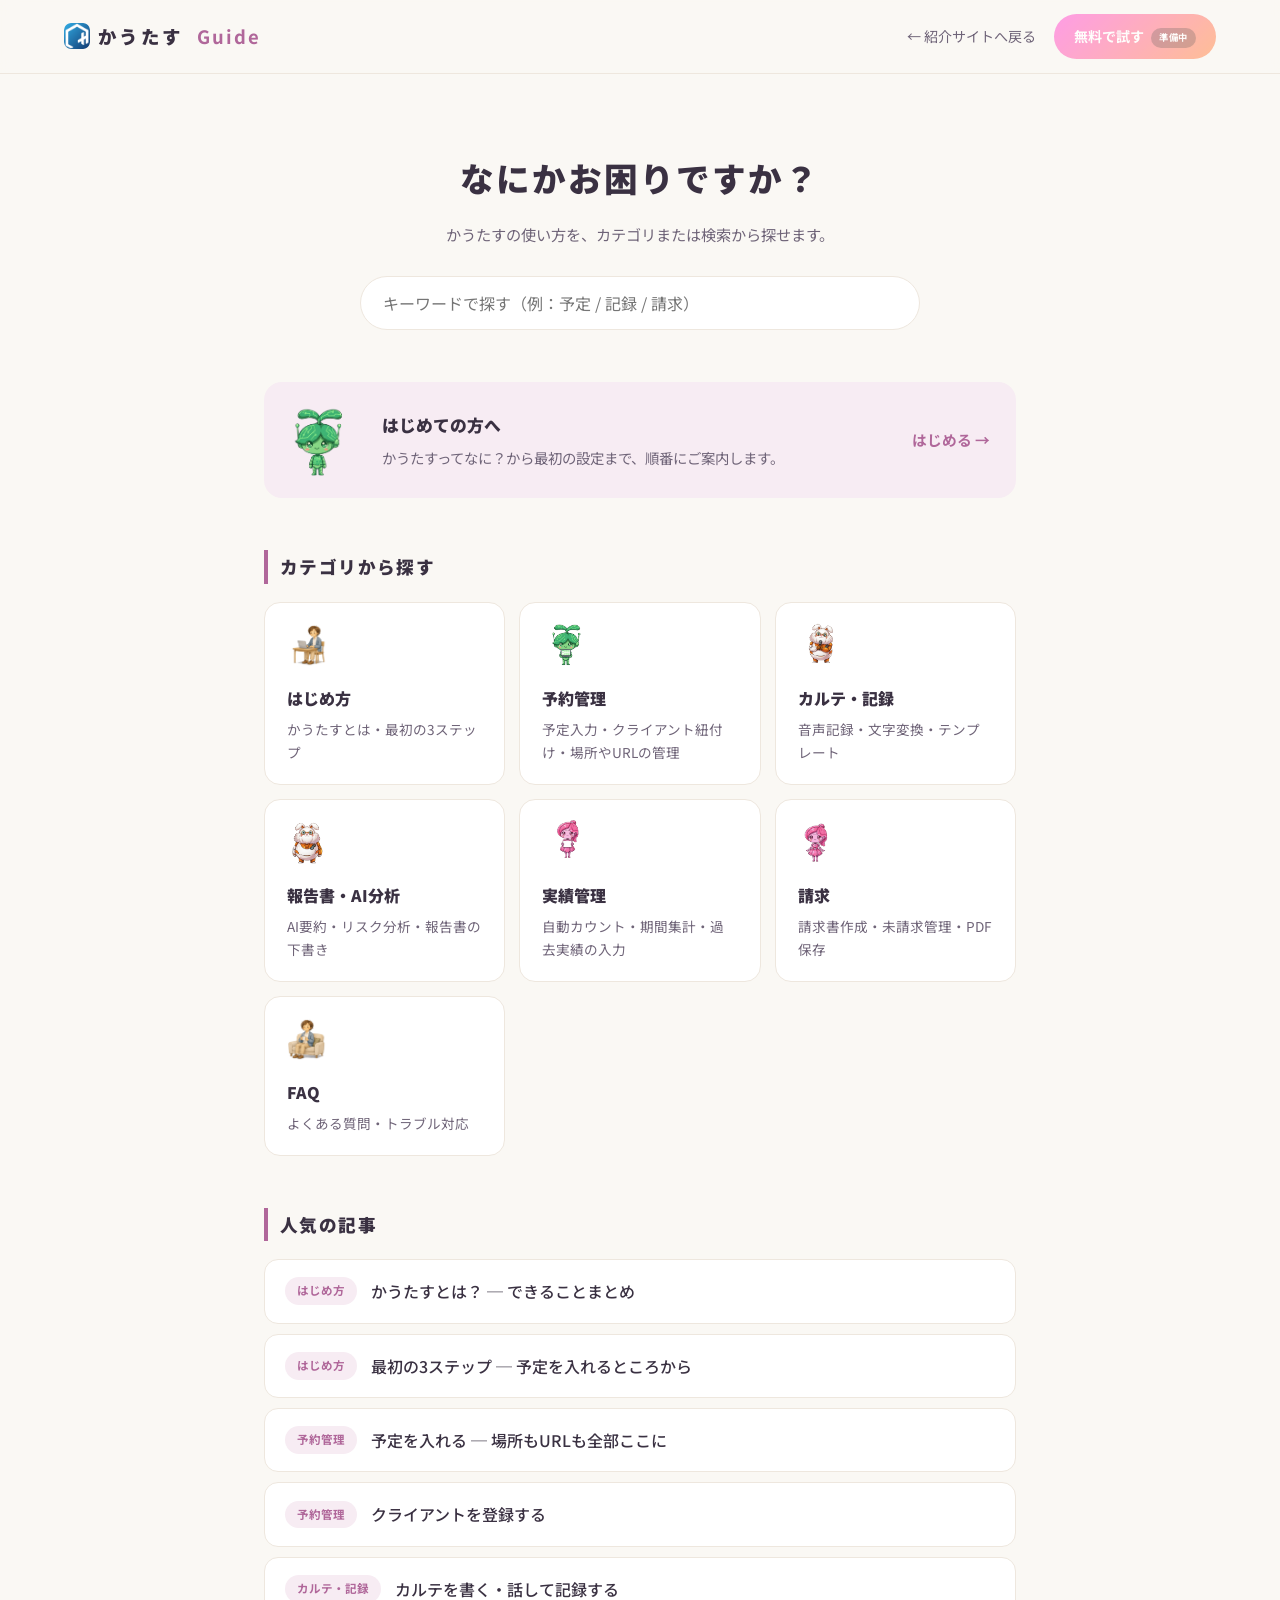
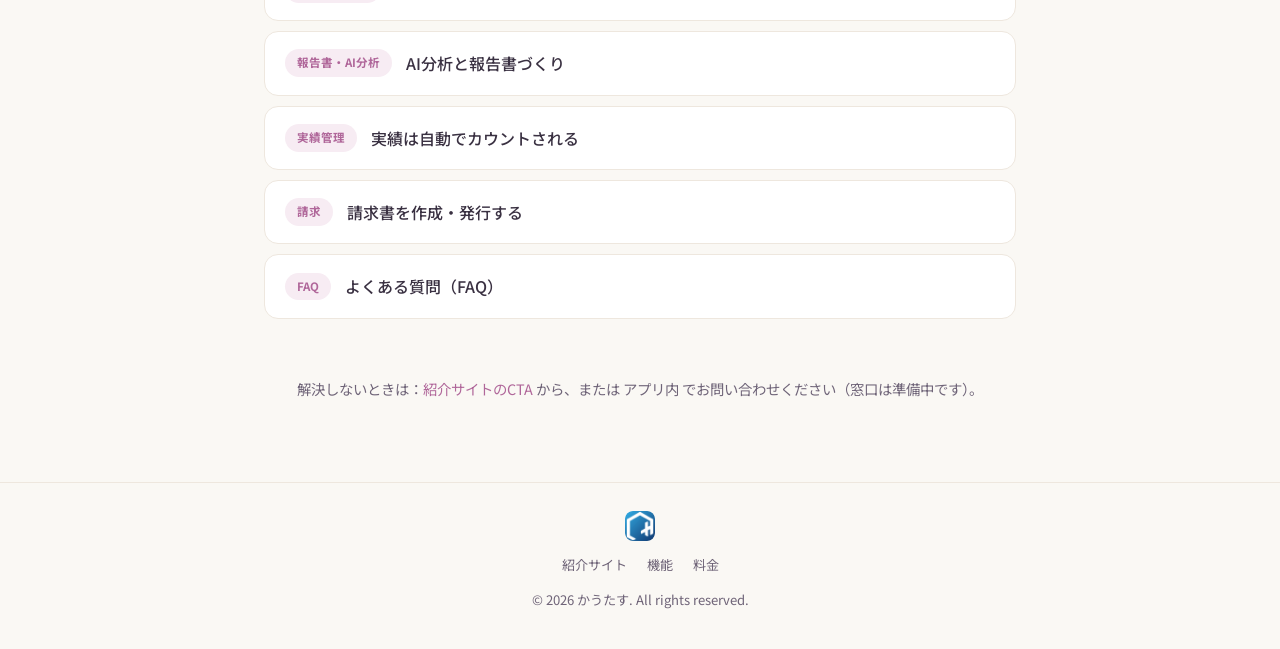
==== commit f4dc3165: "ロゴを実ロゴとしてページ内に配置（ヘッダー・フッター・スマホ画面） - public/images/logo.png（青タイル＋白ロゴのチップ）を新規追加。どの背景でも映える - LP：ヘッダーのロゴ" ====
--- a/guide/index.html
+++ b/guide/index.html
@@ -5,7 +5,10 @@
   <meta name="viewport" content="width=device-width, initial-scale=1.0">
   <title>かうたす Guide ─ 説明書・ヘルプセンター</title>
   <meta name="description" content="カウンセラー向け業務管理アプリ かうたすの使い方ガイド。はじめ方・予約管理・カルテ記録・AI分析・実績・請求の説明書です。">
-  <link rel="icon" href="data:image/svg+xml,<svg xmlns='http://www.w3.org/2000/svg' viewBox='0 0 100 100'><text y='.9em' font-size='90'>📖</text></svg>">
+  <link rel="icon" href="/favicon.ico" sizes="any">
+  <link rel="icon" href="/favicon.svg" type="image/svg+xml">
+  <link rel="icon" type="image/png" sizes="32x32" href="/favicon-32.png">
+  <link rel="apple-touch-icon" href="/apple-touch-icon.png">
   <link rel="stylesheet" href="guide.css">
   <style>
     @import url('https://fonts.googleapis.com/css2?family=Noto+Sans+JP:wght@400;500;700;900&display=swap');
@@ -14,7 +17,7 @@
 <body>
 
   <header class="g-header">
-    <a class="g-logo" href="../">かうたす<span>Guide</span></a>
+    <a class="g-logo" href="../"><img class="g-logo-mark" src="/public/images/logo.png" alt="">かうたす<span>Guide</span></a>
     <div class="g-header-right">
       <a class="g-back" href="../">← 紹介サイトへ戻る</a>
       <span class="g-cta is-soon" aria-disabled="true">無料で試す<span class="soon-tag">準備中</span></span>
@@ -135,6 +138,7 @@
   </main>
 
   <footer class="g-footer">
+    <img class="g-foot-mark" src="/public/images/logo.png" alt="かうたす ロゴ">
     <a href="../">紹介サイト</a><a href="../#scene-features">機能</a><a href="../#pricing">料金</a>
     <p style="margin-top:10px">© 2026 かうたす. All rights reserved.</p>
   </footer>
--- a/guide/guide.css
+++ b/guide/guide.css
@@ -42,12 +42,24 @@
 }
 
 .g-logo {
+  display: inline-flex;
+  align-items: center;
+  gap: 8px;
   font-weight: 900;
   font-size: 1.15rem;
   letter-spacing: 0.18em;
   color: var(--ink);
   white-space: nowrap;      /* 「かうたす Guide」を1行で固定 */
   flex-shrink: 0;
+}
+.g-logo-mark { width: 26px; height: 26px; border-radius: 7px; }
+
+/* フッターのロゴ */
+.g-foot-mark {
+  display: block;
+  width: 30px; height: 30px;
+  border-radius: 8px;
+  margin: 0 auto 12px;
 }
 .g-logo:hover { text-decoration: none; }
 .g-logo span { color: var(--accent); font-weight: 700; margin-left: 6px; letter-spacing: 0.1em; }
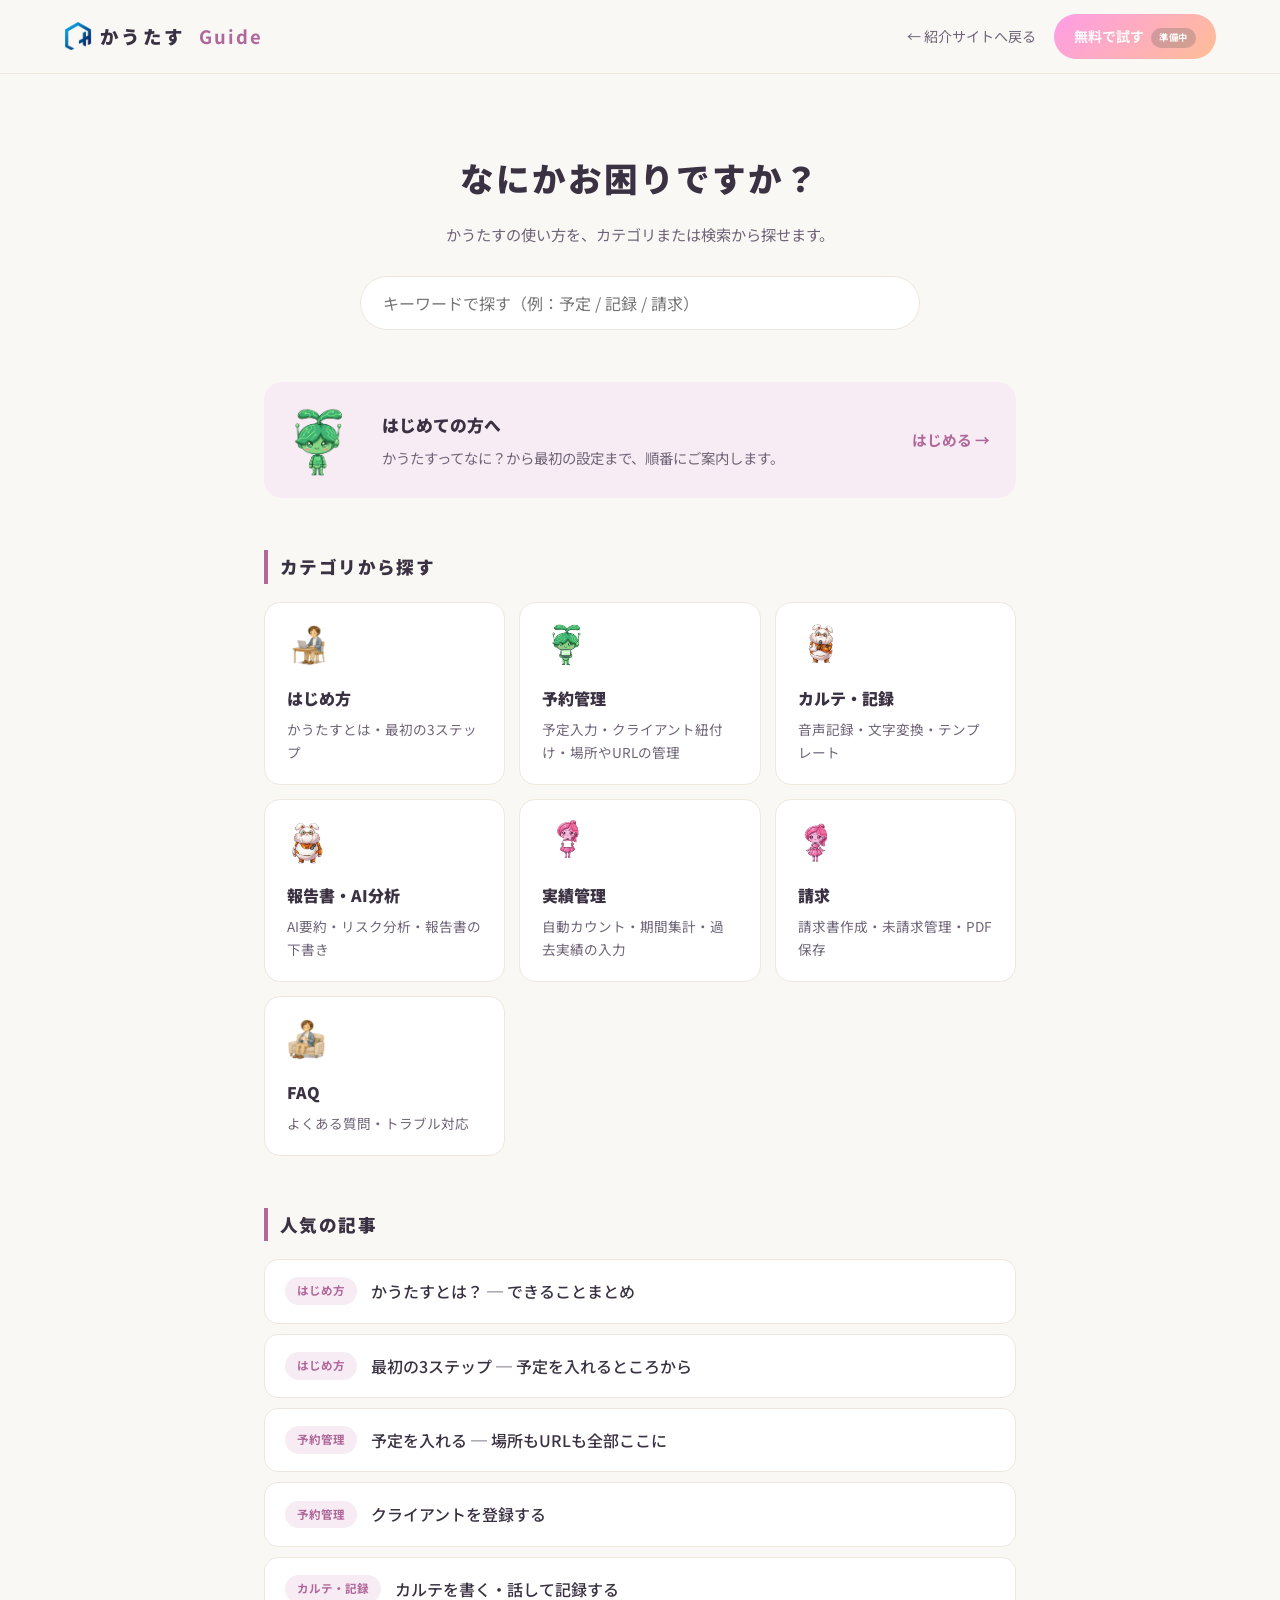
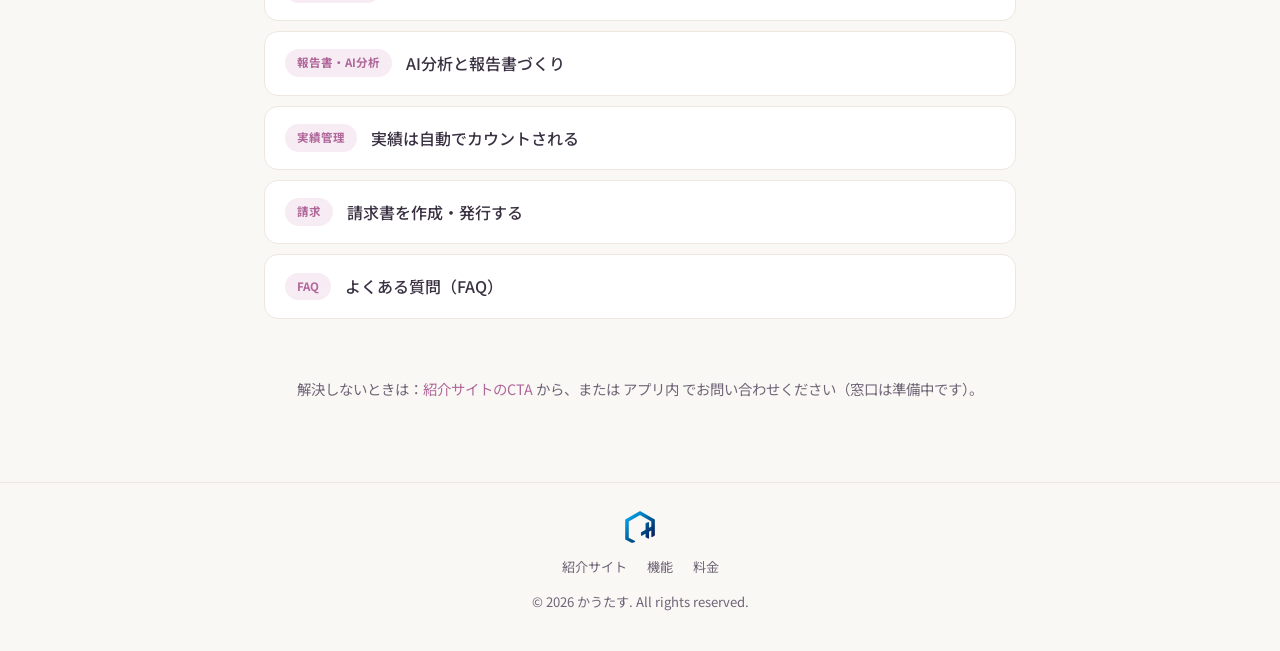
==== commit 78172a44: "公式ロゴマークをページ内ロゴに採用（背景に合わせて反転） - 提供された公式ロゴのマーク（六角形＋H）を実データとして採用 - LP（暗い背景）：白抜きマーク logo-mark-white.png " ====
--- a/guide/index.html
+++ b/guide/index.html
@@ -17,7 +17,7 @@
 <body>
 
   <header class="g-header">
-    <a class="g-logo" href="../"><img class="g-logo-mark" src="/public/images/logo.png" alt="">かうたす<span>Guide</span></a>
+    <a class="g-logo" href="../"><img class="g-logo-mark" src="/public/images/logo-mark.png" alt="">かうたす<span>Guide</span></a>
     <div class="g-header-right">
       <a class="g-back" href="../">← 紹介サイトへ戻る</a>
       <span class="g-cta is-soon" aria-disabled="true">無料で試す<span class="soon-tag">準備中</span></span>
@@ -138,7 +138,7 @@
   </main>
 
   <footer class="g-footer">
-    <img class="g-foot-mark" src="/public/images/logo.png" alt="かうたす ロゴ">
+    <img class="g-foot-mark" src="/public/images/logo-mark.png" alt="かうたす ロゴ">
     <a href="../">紹介サイト</a><a href="../#scene-features">機能</a><a href="../#pricing">料金</a>
     <p style="margin-top:10px">© 2026 かうたす. All rights reserved.</p>
   </footer>
--- a/guide/guide.css
+++ b/guide/guide.css
@@ -52,13 +52,13 @@
   white-space: nowrap;      /* 「かうたす Guide」を1行で固定 */
   flex-shrink: 0;
 }
-.g-logo-mark { width: 26px; height: 26px; border-radius: 7px; }
+.g-logo-mark { width: 28px; height: 28px; object-fit: contain; }
 
 /* フッターのロゴ */
 .g-foot-mark {
   display: block;
-  width: 30px; height: 30px;
-  border-radius: 8px;
+  width: 32px; height: 32px;
+  object-fit: contain;
   margin: 0 auto 12px;
 }
 .g-logo:hover { text-decoration: none; }
